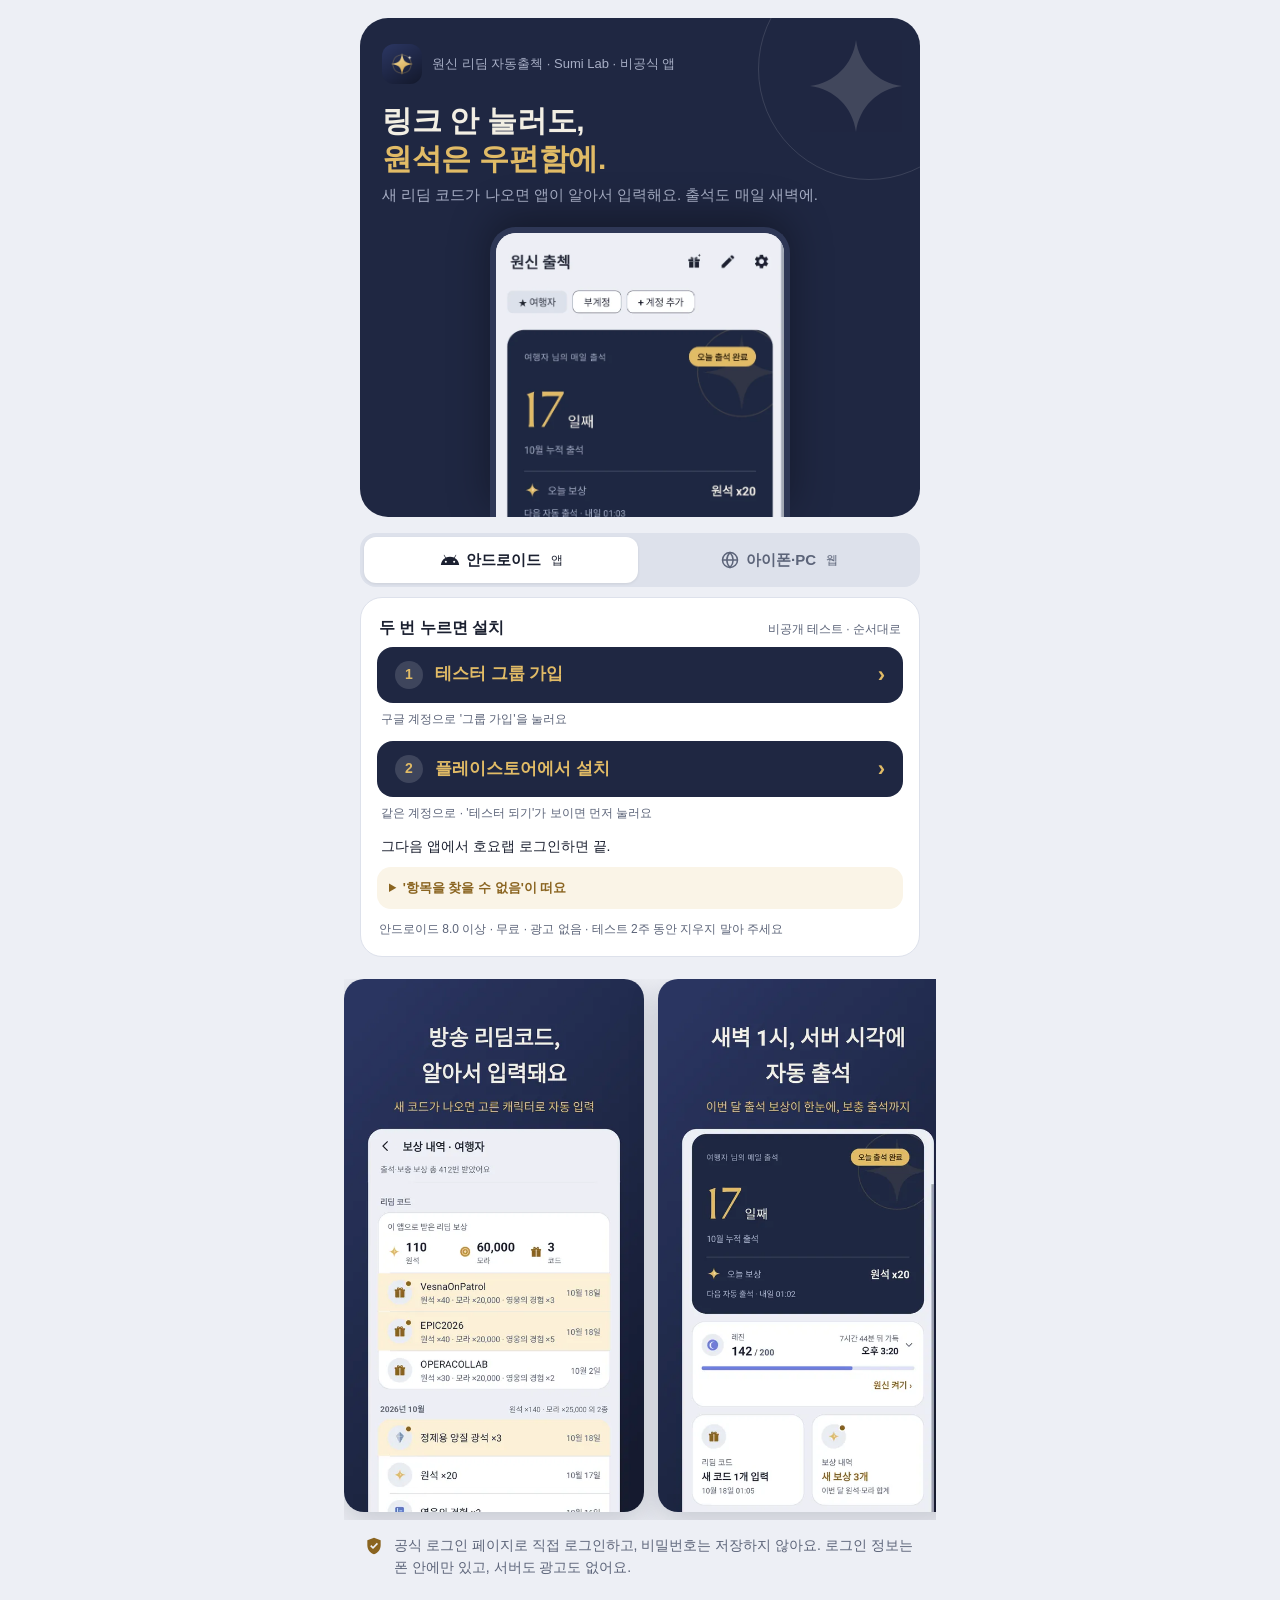
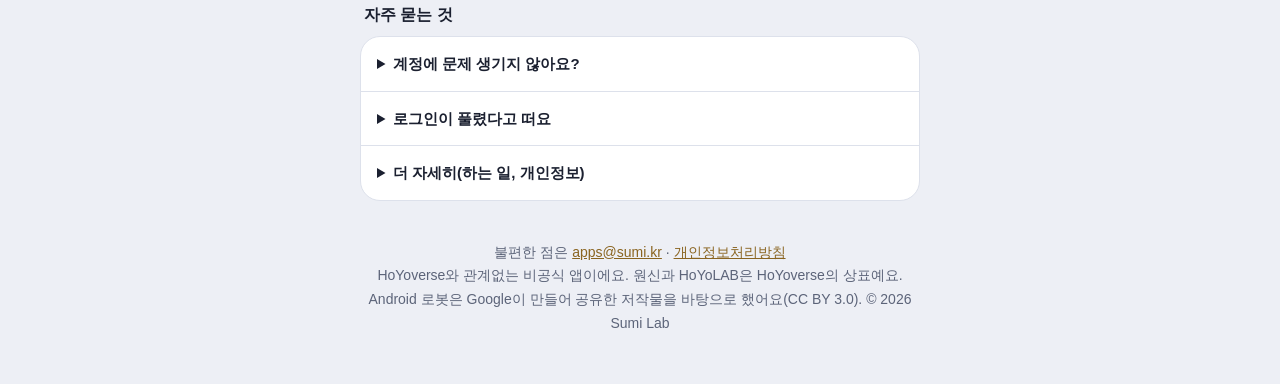
==== checkin/index.html @ 3195ce27 "Checkin landing: less grid, more pictures Bigger swipeable screenshots carry the features (their cap" ====
<!doctype html>
<html lang="ko">
<head>
<meta charset="utf-8">
<meta name="viewport" content="width=device-width, initial-scale=1, viewport-fit=cover">
<title>원신 리딤 자동출첵</title>
<meta name="description" content="방송 리딤코드 자동 입력과 원신 호요랩 새벽 1시 자동출석, 레진 알림까지. 광고 없음. 아이폰은 웹에서 코드와 새 코드 알림을 받아요.">
<meta property="og:title" content="원신 리딤 자동출첵 · 테스터 모집">
<meta property="og:description" content="링크 안 눌러도, 원석은 우편함에. 안드로이드는 앱으로, 아이폰은 웹으로.">
<meta property="og:image" content="https://apps.sumi.kr/checkin/img/icon.png">
<link rel="icon" href="/checkin/img/icon.png">
<link rel="stylesheet" href="/style.css">
<style>
  [hidden] { display: none !important; }
  main { max-width: 560px; }
  /* 첫 화면: 밤하늘 카드 하나에 약속 한 줄 */
  .stage { position: relative; overflow: hidden; background: var(--hero); color: var(--hero-ink); border-radius: 28px;
           padding: 26px 22px 22px; margin: 18px 0 16px; }
  .stage::before { content: ""; position: absolute; right: -60px; top: -60px; width: 220px; height: 220px; border-radius: 50%;
                   border: 1px solid rgba(255,255,255,.12); }
  .stage svg.star { position: absolute; right: 18px; top: 22px; width: 92px; height: 92px; opacity: .16; }
  a.who { text-decoration: none; position: relative; z-index: 1; }
  .stage .who { display: flex; align-items: center; gap: 10px; color: #A8AFC6; font-size: 13px; }
  .stage .who img { width: 40px; height: 40px; border-radius: 12px; }
  .stage h1 { margin: 18px 0 6px; font-size: 30px; line-height: 1.25; letter-spacing: -.01em; text-wrap: balance; }
  .stage h1 em { font-style: normal; color: var(--gold); }
  .stage p { margin: 0; color: #A8AFC6; font-size: 15px; line-height: 1.6; }
  .stage { padding-bottom: 0; }
  .phone { position: relative; width: 74%; max-width: 300px; height: 290px; margin: 20px auto 0; border-radius: 26px 26px 0 0;
           overflow: hidden; border: 6px solid #2E3756; border-bottom: 0; box-shadow: 0 -10px 40px rgba(0,0,0,.35); background: #EDEFF5; }
  .phone img { display: block; width: 100%; height: auto; }
  .chips { display: flex; flex-wrap: wrap; gap: 6px; margin-top: 16px; }
  .chips span { font-size: 13px; padding: 5px 10px; border-radius: 12px; background: rgba(255,255,255,.09); color: var(--hero-ink); }

  /* 기기 고르기 */
  .seg { display: flex; gap: 4px; background: var(--line); border-radius: 16px; padding: 4px; }
  .seg button { flex: 1; border: 0; background: none; font: inherit; font-size: 15px; font-weight: 700; color: var(--muted);
                padding: 10px 0; border-radius: 12px; cursor: pointer; }
  .seg button[aria-selected="true"] { background: var(--surface); color: var(--ink); box-shadow: 0 1px 3px rgba(0,0,0,.08); }
  .seg button small { font-weight: 400; font-size: 12px; margin-left: 4px; }
  .seg button { display: flex; align-items: center; justify-content: center; gap: 6px; }
  .seg svg.os { width: 20px; height: 20px; flex: none; }
  .panel { background: var(--surface); border: 1px solid var(--line); border-radius: 22px; padding: 16px; margin-top: 10px; }
  .panel .lead { margin: 0 2px 12px; font-size: 14px; color: var(--muted); line-height: 1.55; }
  .panel .lead strong { color: var(--ink); }
  .step { display: flex; align-items: center; gap: 12px; padding: 10px 2px; border-top: 1px solid var(--line); }
  .step:first-of-type { border-top: 0; }
  .step .n { flex: none; width: 28px; height: 28px; border-radius: 50%; display: grid; place-items: center; font-weight: 700; font-size: 14px;
             background: var(--hero); color: var(--gold); }
  .step div { flex: 1; min-width: 0; line-height: 1.4; }
  .step div small { display: block; color: var(--muted); font-size: 12px; }
  .go { flex: none; display: inline-flex; align-items: center; min-height: 40px; padding: 0 16px; border-radius: 20px; font-weight: 700;
        font-size: 14px; text-decoration: none; border: 1px solid var(--line); color: var(--accent); white-space: nowrap; }
  .go.primary { background: var(--hero); border-color: var(--hero); color: var(--gold); }
  @media (prefers-color-scheme: dark) { .go.primary { background: var(--gold); border-color: var(--gold); color: #2A1F08; } }
  .cta { display: flex; align-items: center; justify-content: center; gap: 8px; min-height: 56px; border-radius: 16px; margin-top: 6px;
         background: var(--hero); color: var(--gold); font-weight: 700; font-size: 17px; text-decoration: none; }
  .cta span { font-size: 22px; line-height: 1; }
  @media (prefers-color-scheme: dark) { .cta { background: var(--gold); color: #2A1F08; } }
  .step-cta { justify-content: flex-start; padding: 0 18px; gap: 12px; }
  .step-cta i { font-style: normal; width: 28px; height: 28px; border-radius: 50%; display: grid; place-items: center; font-size: 14px;
                background: rgba(255,255,255,.14); }
  .step-cta span { margin-left: auto; }
  .cta-note { margin: 6px 4px 12px; font-size: 12px; color: var(--muted); }
  .then { margin: 2px 4px 0; font-size: 14px; color: var(--ink); }
  .panel-head { display: flex; align-items: baseline; justify-content: space-between; margin: 0 2px 6px; }
  .panel-head b { font-size: 16px; }
  .panel-head span { font-size: 12px; color: var(--muted); }
  details.help { margin: 8px 0 0; padding: 10px 12px; border: 0; border-radius: 14px; background: color-mix(in srgb, var(--gold) 16%, var(--surface)); }
  details.help summary { font-size: 13px; color: var(--accent); }
  details.help p { font-size: 13px; color: var(--ink); line-height: 1.55; }
  .warn-tip { margin: 8px 2px 0; padding: 10px 12px; border-radius: 14px; background: color-mix(in srgb, var(--gold) 16%, var(--surface));
              font-size: 13px; line-height: 1.55; color: var(--ink); }
  .warn-tip b { display: block; color: var(--accent); }
  .panel .fine { margin: 10px 2px 0; font-size: 12px; color: var(--muted); }
  .web-go { display: flex; align-items: center; gap: 12px; text-decoration: none; color: var(--ink); background: var(--hero); color: var(--hero-ink);
            border-radius: 18px; padding: 14px 16px; }
  .web-go img { width: 40px; height: 40px; border-radius: 12px; }
  .web-go div { flex: 1; line-height: 1.4; }
  .web-go small { display: block; color: #A8AFC6; font-size: 12px; }
  .web-go span { color: var(--gold); font-weight: 700; }
  .vs { display: grid; grid-template-columns: 1fr 1fr; gap: 8px; margin-top: 12px; font-size: 13px; }
  .vs div { background: var(--bg); border-radius: 14px; padding: 10px 12px; line-height: 1.5; }
  .vs b { display: block; font-size: 13px; margin-bottom: 2px; }
  .vs .no { color: var(--muted); }

  /* 화면 미리보기: 옆으로 넘기기(이 페이지의 주인공이라 크게) */
  .shots { margin: 22px -16px 6px; gap: 14px; }
  .shots img { width: 64%; max-width: 300px; border-radius: 20px; border: 0; box-shadow: 0 10px 30px rgba(20,26,46,.18); }
  .assure { display: flex; gap: 10px; align-items: flex-start; margin: 14px 4px 6px; font-size: 14px; line-height: 1.6; color: var(--muted); }
  .assure svg { flex: none; width: 20px; height: 20px; margin-top: 2px; color: var(--accent); }
  .faq { background: var(--surface); border: 1px solid var(--line); border-radius: 20px; overflow: hidden; }
  .faq details { margin: 0; border: 0; border-radius: 0; border-top: 1px solid var(--line); background: none; padding: 14px 16px; }
  .faq details:first-child { border-top: 0; }
  .faq summary { font-size: 15px; font-weight: 600; }

  /* 하는 일: 작은 타일 */
  .tiles { display: grid; grid-template-columns: 1fr 1fr; gap: 8px; margin: 18px 0 10px; }
  .tiles div { background: var(--surface); border: 1px solid var(--line); border-radius: 18px; padding: 12px 14px; font-size: 13px; color: var(--muted); line-height: 1.45; }
  .tiles div b { display: block; color: var(--ink); font-size: 15px; margin-bottom: 2px; }
  .trust { display: flex; flex-wrap: wrap; gap: 6px; margin: 4px 0 18px; }
  .trust span { font-size: 12px; padding: 5px 10px; border-radius: 12px; background: var(--surface); border: 1px solid var(--line); color: var(--muted); }
  h2 { margin: 22px 4px 8px; font-size: 16px; }
  footer { text-align: center; font-size: 12px; }
</style>
</head>
<body>
<main>
  <section class="stage">
    <svg class="star" viewBox="0 0 24 24" fill="#F2EEE3" aria-hidden="true"><path d="M12 0c.8 6.4 5.6 11.2 12 12-6.4.8-11.2 5.6-12 12-.8-6.4-5.6-11.2-12-12C6.4 11.2 11.2 6.4 12 0Z"/></svg>
    <a class="who" href="/checkin/" id="home" aria-label="처음으로"><img src="/checkin/img/icon.png" alt="">원신 리딤 자동출첵 · Sumi Lab · 비공식 앱</a>
    <h1 data-for="android">링크 안 눌러도,<br><em>원석은 우편함에.</em></h1>
    <p data-for="android">새 리딤 코드가 나오면 앱이 알아서 입력해요. 출석도 매일 새벽에.</p>
    <h1 data-for="ios" hidden>새 리딤 코드,<br><em>놓치지 않게.</em></h1>
    <p data-for="ios" hidden>누르면 코드가 채워진 입력 페이지로. 새 코드가 나오면 알림도 와요.</p>
    <div class="phone"><img data-for="android" src="/checkin/img/hero-app.webp" alt="오늘 출석 완료, 17일째, 레진 142/200이 보이는 앱 메인 화면" width="635" height="1000"><img data-for="ios" hidden src="/checkin/img/hero-web.webp" alt="지금 쓸 수 있는 리딤 코드 16개가 보이는 웹 화면" width="635" height="1000"></div>
  </section>

  <div class="seg" role="tablist">
    <button role="tab" aria-selected="true" data-device="android"><svg class="os" viewBox="0 0 24 24" aria-hidden="true"><path fill="currentColor" d="M17.6 9.48l1.84-3.18a.38.38 0 0 0-.66-.38l-1.86 3.22a11.4 11.4 0 0 0-9.84 0L5.22 5.92a.38.38 0 0 0-.66.38L6.4 9.48A10.8 10.8 0 0 0 1 18h22a10.8 10.8 0 0 0-5.4-8.52ZM7 15.25a1.25 1.25 0 1 1 0-2.5 1.25 1.25 0 0 1 0 2.5Zm10 0a1.25 1.25 0 1 1 0-2.5 1.25 1.25 0 0 1 0 2.5Z"/></svg>안드로이드<small>앱</small></button>
    <button role="tab" aria-selected="false" data-device="ios"><svg class="os" viewBox="0 0 24 24" fill="none" stroke="currentColor" stroke-width="1.8" aria-hidden="true"><circle cx="12" cy="12" r="9"/><path d="M3 12h18M12 3c2.6 2.8 3.8 5.8 3.8 9s-1.2 6.2-3.8 9c-2.6-2.8-3.8-5.8-3.8-9S9.4 5.8 12 3Z"/></svg>아이폰·PC<small>웹</small></button>
  </div>

  <section class="panel" data-for="android">
    <div class="panel-head"><b>두 번 누르면 설치</b><span>비공개 테스트 · 순서대로</span></div>
    <a class="cta step-cta" href="https://groups.google.com/g/sumi-checkin-testers" target="_blank" rel="noopener"><i>1</i>테스터 그룹 가입<span aria-hidden="true">›</span></a>
    <p class="cta-note">구글 계정으로 '그룹 가입'을 눌러요</p>
    <a class="cta step-cta" href="https://play.google.com/store/apps/details?id=kr.sumi.checkin" target="_blank" rel="noopener"><i>2</i>플레이스토어에서 설치<span aria-hidden="true">›</span></a>
    <p class="cta-note">같은 계정으로 · '테스터 되기'가 보이면 먼저 눌러요</p>
    <p class="then">그다음 앱에서 호요랩 로그인하면 끝.</p>
    <details class="help"><summary>'항목을 찾을 수 없음'이 떠요</summary>
      <p>그룹에 가입한 계정과 플레이스토어 계정이 달라서 그래요. 플레이스토어 앱 오른쪽 위 프로필에서 <strong>가입한 계정으로 바꾼 뒤</strong> 다시 '설치'를 눌러 주세요.</p></details>
    <p class="fine">안드로이드 8.0 이상 · 무료 · 광고 없음 · 테스트 2주 동안 지우지 말아 주세요</p>
  </section>

  <section class="panel" data-for="ios" hidden>
    <div class="panel-head"><b>웹에서 바로 써요</b><span>설치·로그인 없음</span></div>
    <a class="cta" href="/genshin-codes/">원신 코드·픽업 열기<span aria-hidden="true">›</span></a>
    <p class="fine">아이폰은 사파리 공유 → '홈 화면에 추가'하면 앱처럼 열리고 새 코드 알림도 와요(iOS 16.4 이상). 자동 입력·출석은 안드로이드 앱만 돼요.</p>
  </section>

  <div class="shots" aria-label="앱 화면" data-for="android">
    <img src="/checkin/img/screenshot1Redeem.webp" alt="받은 리딤 코드와 보상 합계 화면" width="540" height="960" loading="lazy">
    <img src="/checkin/img/screenshot2CheckIn.webp" alt="새벽 1시 서버 시각에 자동 출석하는 메인 화면" width="540" height="960" loading="lazy">
    <img src="/checkin/img/screenshot3Resin.webp" alt="레진과 가득 차는 시각, 탐사 파견·주전자·일일 의뢰와 원신 켜기 버튼" width="540" height="960" loading="lazy">
    <img src="/checkin/img/screenshot4History.webp" alt="이번 달 받은 원석과 리딤 보상 합계 화면" width="540" height="960" loading="lazy">
    <img src="/checkin/img/screenshot5Alerts.webp" alt="밤에 온 알림은 무음으로, 아침 알림은 그대로 오는 알림창" width="540" height="960" loading="lazy">
    <img src="/checkin/img/screenshot6Dark.webp" alt="여러 계정과 다크 모드 화면" width="540" height="960" loading="lazy">
    <img src="/checkin/img/screenshot7Trust.webp" alt="비밀번호 저장 안 함, 서버·광고 없음, 1MB 미만" width="540" height="960" loading="lazy">
  </div>

  <div class="shots" aria-label="웹 화면" data-for="ios" hidden>
    <img src="/genshin-codes/img/web1Codes.webp" alt="지금 쓸 수 있는 리딤 코드 목록, 누르면 공식 입력 페이지" width="540" height="960" loading="lazy">
    <img src="/genshin-codes/img/web2Alert.webp" alt="새 코드 알림 받기 창" width="540" height="960" loading="lazy">
    <img src="/genshin-codes/img/web3Reruns.webp" alt="한정 캐릭터 복각표" width="540" height="960" loading="lazy">
    <img src="/genshin-codes/img/web4Events.webp" alt="진행 중인 이벤트 목록" width="540" height="960" loading="lazy">
  </div>

  <p class="assure" data-for="android"><svg viewBox="0 0 24 24" fill="currentColor" aria-hidden="true"><path d="M12 2 4 5v6c0 5 3.4 9.4 8 11 4.6-1.6 8-6 8-11V5Zm-1.2 13.6-3.4-3.4 1.4-1.4 2 2 4.6-4.6 1.4 1.4Z"/></svg>
    공식 로그인 페이지로 직접 로그인하고, 비밀번호는 저장하지 않아요. 로그인 정보는 폰 안에만 있고, 서버도 광고도 없어요.</p>
  <p class="assure" data-for="ios" hidden><svg viewBox="0 0 24 24" fill="currentColor" aria-hidden="true"><path d="M12 2 4 5v6c0 5 3.4 9.4 8 11 4.6-1.6 8-6 8-11V5Zm-1.2 13.6-3.4-3.4 1.4-1.4 2 2 4.6-4.6 1.4 1.4Z"/></svg>
    로그인도 설치도 없어요. 무료이고 광고도 없어요. 알림은 켤 때만 알림 서비스에 정보가 저장돼요.</p>

  <h2>자주 묻는 것</h2>
  <div class="faq">
  <details>
    <summary>계정에 문제 생기지 않아요?</summary>
    <p>호요랩 웹에서 사람이 출석 버튼을 누를 때와 같은 요청을 하루 한 번 보내요. 다만 HoYoverse가 만든 공식 앱은 아니라는 점은 알고 써 주세요.</p>
  </details>
  <details>
    <summary>로그인이 풀렸다고 떠요</summary>
    <p>호요랩 앱이나 브라우저에서 따로 로그인해도 이 앱 로그인은 그대로예요. 로그인은 1년 동안 유지되고, 만료 2주 전에 알림으로 알려 드려요. 알림을 눌러 다시 로그인하면 그 자리에서 바로 출석해요.</p>
  </details>
  <details>
    <summary>더 자세히(하는 일, 개인정보)</summary>
    <p>여러 계정 등록, 보충 출석, 이번 달 보상 합계, 출석 보상 달력, 알림 종류별로 끄기(밤에는 소리 없이), 메인 화면 카드 순서 바꾸기도 돼요.
      앱은 하루에 몇 번 호요랩과 짧게 통신할 뿐이라 배터리·데이터 부담이 거의 없어요.
      자세한 내용은 <a href="/checkin/privacy/">개인정보처리방침</a>과 <a href="https://github.com/lesumein/genshin-checkin" target="_blank" rel="noopener">소스 코드</a>에 있어요.</p>
  </details>
  </div>


  <footer class="muted">
    불편한 점은 <a href="mailto:apps@sumi.kr">apps@sumi.kr</a> · <a href="/checkin/privacy/">개인정보처리방침</a><br>
    HoYoverse와 관계없는 비공식 앱이에요. 원신과 HoYoLAB은 HoYoverse의 상표예요.<br>
    Android 로봇은 Google이 만들어 공유한 저작물을 바탕으로 했어요(CC BY 3.0). © 2026 Sumi Lab
  </footer>
</main>
<script>
  // 아이폰·아이패드로 열면 웹 쪽을 먼저 보여 준다. 고른 쪽은 이 기기에서 기억한다.
  (() => {
    const ios = /iPhone|iPad|iPod/.test(navigator.userAgent) || (navigator.platform === "MacIntel" && navigator.maxTouchPoints > 1);
    let saved = null;
    try { saved = localStorage.getItem("device"); } catch {}
    function show(d) {
      document.querySelectorAll("[data-device]").forEach(b => b.setAttribute("aria-selected", b.dataset.device === d));
      document.querySelectorAll("[data-for]").forEach(p => p.hidden = p.dataset.for !== d);
    }
    document.querySelectorAll("[data-device]").forEach(b => b.onclick = () => {
      show(b.dataset.device);
      try { localStorage.setItem("device", b.dataset.device); } catch {}
    });
    show(saved || (ios ? "ios" : "android"));
    // 왼쪽 위 로고: 페이지 맨 위로.
    document.getElementById("home").onclick = e => { e.preventDefault(); window.scrollTo({ top: 0, behavior: "smooth" }); };
  })();
</script>
</body>
</html>
---- style.css ----
/* Sumi Lab: 앱과 같은 밤하늘 남색과 별빛 금색 */
:root {
  --bg: #EDEFF5; --surface: #FFFFFF; --line: #DDE1EB;
  --ink: #1B2030; --muted: #5C6479; --accent: #8A6420;
  --hero: #1F2742; --hero-ink: #F2EEE3; --gold: #E1BB66;
  color-scheme: light;
}
@media (prefers-color-scheme: dark) {
  :root { --bg: #0F121A; --surface: #181C27; --line: #272D3D; --ink: #E6E8EF; --muted: #969DB1; --accent: #E1BB66; --hero: #1C2340; color-scheme: dark; }
}
* { box-sizing: border-box; }
body {
  margin: 0; background: var(--bg); color: var(--ink);
  font: 16px/1.7 -apple-system, "Apple SD Gothic Neo", "Noto Sans KR", "Malgun Gothic", sans-serif;
  padding: 0 max(16px, env(safe-area-inset-left)) 48px max(16px, env(safe-area-inset-right));
  /* 한글은 단어 중간에서 줄을 바꾸지 않고, 마지막 줄에 한 단어만 남지 않게 */
  word-break: keep-all; overflow-wrap: break-word; text-wrap: pretty;
}
h1, h2, h3 { text-wrap: balance; }
main { max-width: 680px; margin: 0 auto; }
header.hero {
  background: var(--hero); color: var(--hero-ink); border-radius: 24px;
  padding: 28px; margin: 24px 0 28px;
}
header.hero .eyebrow { color: var(--gold); font-size: 13px; letter-spacing: .06em; margin: 0 0 6px; }
header.hero h1 { margin: 0; font-size: 28px; line-height: 1.3; text-wrap: balance; }
header.hero p { margin: 10px 0 0; color: #A8AFC6; }
h2 { font-size: 18px; margin: 32px 0 8px; }
p, li { color: var(--ink); }
.muted { color: var(--muted); font-size: 14px; }
ul { padding-left: 1.2em; }
code { background: var(--line); border-radius: 6px; padding: 1px 6px; font-size: 14px; }
a { color: var(--accent); }
.card {
  display: block; background: var(--surface); border: 1px solid var(--line); border-radius: 20px;
  padding: 18px 20px; text-decoration: none; color: var(--ink); margin-bottom: 12px;
}
.card strong { display: block; font-size: 17px; }
.card span { color: var(--muted); font-size: 14px; }
footer { margin-top: 40px; color: var(--muted); font-size: 13px; }

/* 앱 소개 페이지 */
.app-title { display: flex; align-items: center; gap: 14px; }
.app-title img { border-radius: 14px; flex: none; }
.app-title .eyebrow { margin-bottom: 2px; }
.notice {
  display: block; background: var(--surface); border: 1px solid var(--gold); border-radius: 20px;
  padding: 16px 20px; margin-bottom: 12px;
}
.notice strong { display: block; text-wrap: balance; }
.notice span { color: var(--muted); font-size: 14px; }
.steps { list-style: none; padding: 0; margin: 0 0 8px; counter-reset: step; }
.steps li {
  counter-increment: step; display: flex; align-items: center; gap: 14px;
  background: var(--surface); border: 1px solid var(--line); border-radius: 20px;
  padding: 14px 16px; margin-bottom: 10px;
}
.steps li::before {
  content: counter(step); flex: none; width: 32px; height: 32px; border-radius: 50%;
  display: grid; place-items: center; font-weight: 700; font-size: 15px;
  background: var(--hero); color: var(--gold);
}
.step-text { flex: 1; min-width: 0; }
.step-text strong { display: block; }
.step-text span { color: var(--muted); font-size: 14px; line-height: 1.5; display: block; }
.button {
  flex: none; display: inline-flex; align-items: center; justify-content: center; min-height: 44px;
  padding: 0 18px; border-radius: 22px; border: 1px solid var(--muted);
  color: var(--accent); font-weight: 600; font-size: 15px; text-decoration: none; white-space: nowrap;
}
.button.primary { background: var(--hero); border-color: var(--hero); color: var(--gold); }
@media (prefers-color-scheme: dark) { .button.primary { background: var(--gold); border-color: var(--gold); color: #2A1F08; } }
.shots {
  display: flex; gap: 12px; overflow-x: auto; scroll-snap-type: x mandatory;
  margin: 24px -16px 8px; padding: 0 16px 8px; -webkit-overflow-scrolling: touch;
}
.shots img {
  flex: none; width: 46%; max-width: 240px; height: auto; border-radius: 16px;
  scroll-snap-align: start; border: 1px solid var(--line);
}
.features li { margin-bottom: 8px; }
.features strong { display: block; }
details { background: var(--surface); border: 1px solid var(--line); border-radius: 16px; padding: 12px 16px; margin-bottom: 8px; }
summary { cursor: pointer; font-weight: 600; }
details p { margin: 8px 0 0; color: var(--muted); font-size: 15px; }
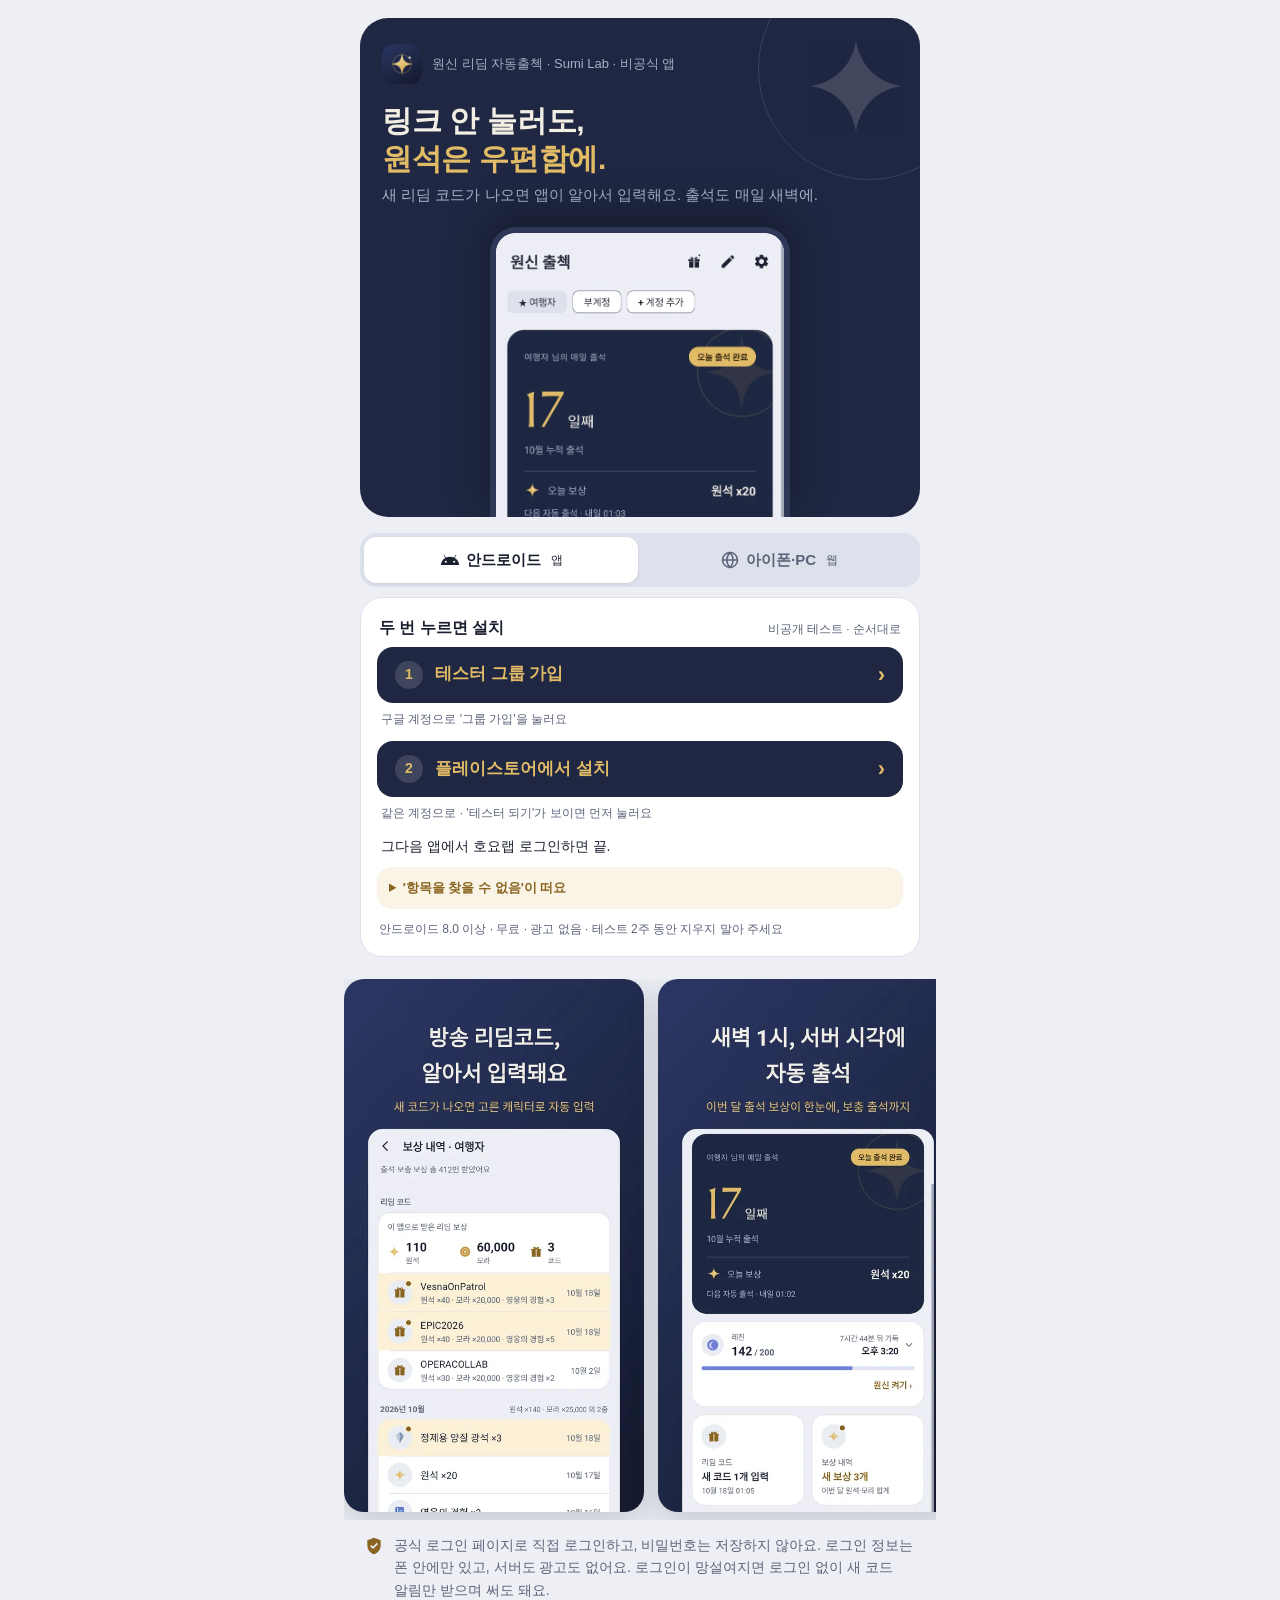
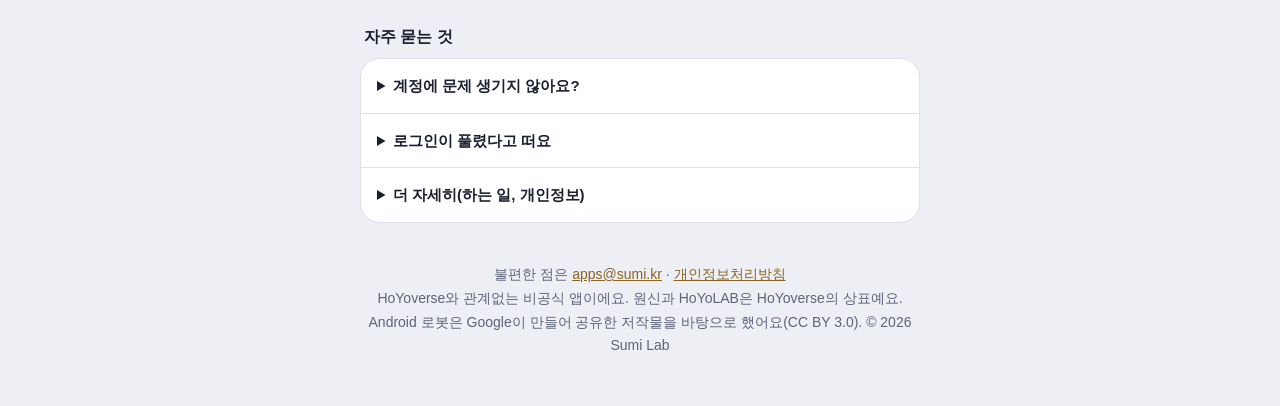
==== commit a79fbe35: "Checkin landing: mention alerts-only use without login Co-Authored-By: Claude Opus 5.5 <noreply@anth" ====
--- a/checkin/index.html
+++ b/checkin/index.html
@@ -157,7 +157,8 @@
   </div>
 
   <p class="assure" data-for="android"><svg viewBox="0 0 24 24" fill="currentColor" aria-hidden="true"><path d="M12 2 4 5v6c0 5 3.4 9.4 8 11 4.6-1.6 8-6 8-11V5Zm-1.2 13.6-3.4-3.4 1.4-1.4 2 2 4.6-4.6 1.4 1.4Z"/></svg>
-    공식 로그인 페이지로 직접 로그인하고, 비밀번호는 저장하지 않아요. 로그인 정보는 폰 안에만 있고, 서버도 광고도 없어요.</p>
+    공식 로그인 페이지로 직접 로그인하고, 비밀번호는 저장하지 않아요. 로그인 정보는 폰 안에만 있고, 서버도 광고도 없어요.
+    로그인이 망설여지면 로그인 없이 새 코드 알림만 받으며 써도 돼요.</p>
   <p class="assure" data-for="ios" hidden><svg viewBox="0 0 24 24" fill="currentColor" aria-hidden="true"><path d="M12 2 4 5v6c0 5 3.4 9.4 8 11 4.6-1.6 8-6 8-11V5Zm-1.2 13.6-3.4-3.4 1.4-1.4 2 2 4.6-4.6 1.4 1.4Z"/></svg>
     로그인도 설치도 없어요. 무료이고 광고도 없어요. 알림은 켤 때만 알림 서비스에 정보가 저장돼요.</p>
 
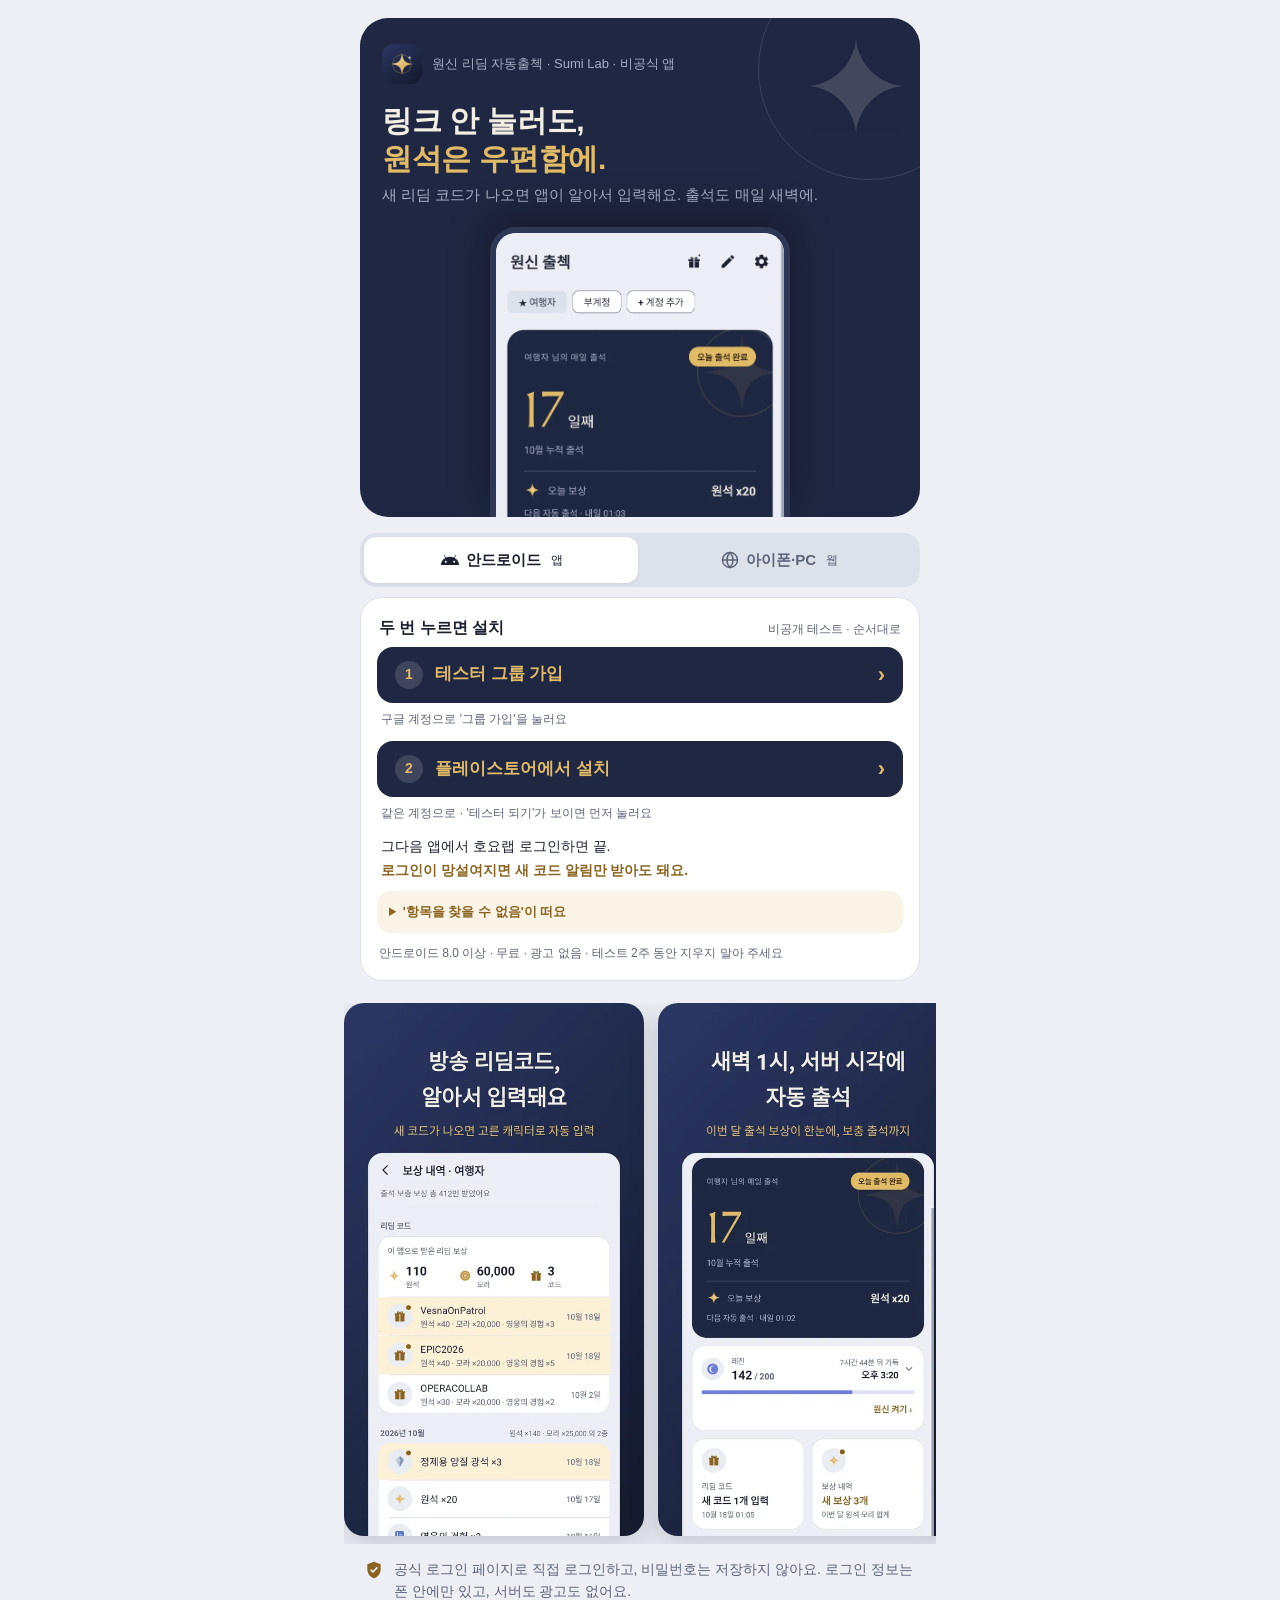
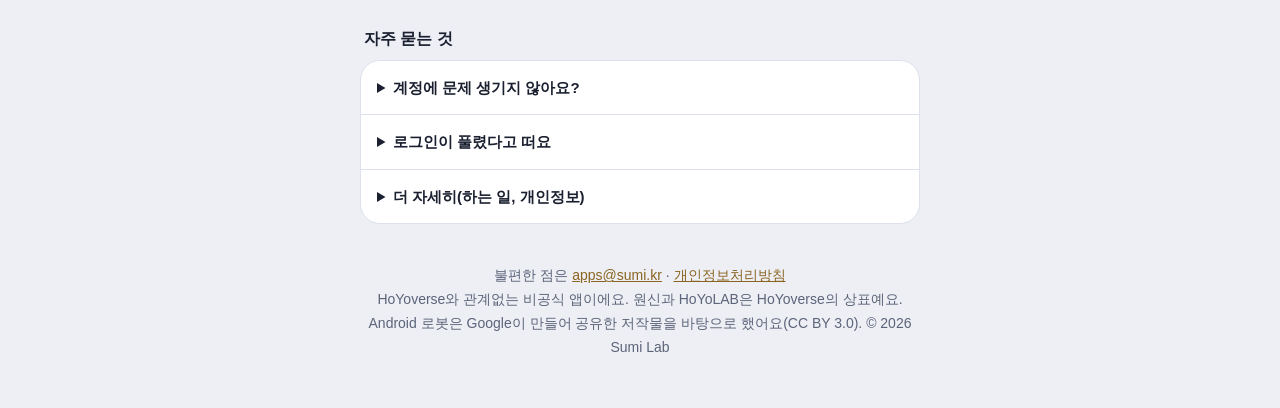
==== commit b44f1682: "Checkin landing: no-login option right under the install steps Co-Authored-By: Claude Opus 5.5 <nore" ====
--- a/checkin/index.html
+++ b/checkin/index.html
@@ -62,7 +62,8 @@
                 background: rgba(255,255,255,.14); }
   .step-cta span { margin-left: auto; }
   .cta-note { margin: 6px 4px 12px; font-size: 12px; color: var(--muted); }
-  .then { margin: 2px 4px 0; font-size: 14px; color: var(--ink); }
+  .then { margin: 2px 4px 0; font-size: 14px; line-height: 1.7; color: var(--ink); }
+  .then b { color: var(--accent); }
   .panel-head { display: flex; align-items: baseline; justify-content: space-between; margin: 0 2px 6px; }
   .panel-head b { font-size: 16px; }
   .panel-head span { font-size: 12px; color: var(--muted); }
@@ -102,6 +103,17 @@
   .trust span { font-size: 12px; padding: 5px 10px; border-radius: 12px; background: var(--surface); border: 1px solid var(--line); color: var(--muted); }
   h2 { margin: 22px 4px 8px; font-size: 16px; }
   footer { text-align: center; font-size: 12px; }
+  /* 스크린샷 크게 보기 */
+  .shots img { cursor: zoom-in; }
+  .viewer { position: fixed; inset: 0; z-index: 30; background: rgba(8,10,18,.92); display: flex; align-items: center; justify-content: center;
+            padding: env(safe-area-inset-top) 0 env(safe-area-inset-bottom); touch-action: pan-y; }
+  .viewer img { max-width: min(92vw, 520px); max-height: 86vh; border-radius: 18px; box-shadow: 0 20px 60px rgba(0,0,0,.5); }
+  .viewer button { position: absolute; border: 0; background: rgba(255,255,255,.12); color: #fff; width: 44px; height: 44px; border-radius: 50%;
+                   font-size: 22px; line-height: 1; cursor: pointer; }
+  .viewer .close { top: calc(14px + env(safe-area-inset-top)); right: 14px; }
+  .viewer .prev { left: 10px; top: 50%; transform: translateY(-50%); }
+  .viewer .next { right: 10px; top: 50%; transform: translateY(-50%); }
+  .viewer .count { position: absolute; bottom: calc(16px + env(safe-area-inset-bottom)); left: 0; right: 0; text-align: center; color: #A8AFC6; font-size: 13px; }
 </style>
 </head>
 <body>
@@ -127,7 +139,7 @@
     <p class="cta-note">구글 계정으로 '그룹 가입'을 눌러요</p>
     <a class="cta step-cta" href="https://play.google.com/store/apps/details?id=kr.sumi.checkin" target="_blank" rel="noopener"><i>2</i>플레이스토어에서 설치<span aria-hidden="true">›</span></a>
     <p class="cta-note">같은 계정으로 · '테스터 되기'가 보이면 먼저 눌러요</p>
-    <p class="then">그다음 앱에서 호요랩 로그인하면 끝.</p>
+    <p class="then">그다음 앱에서 호요랩 로그인하면 끝.<br><b>로그인이 망설여지면 새 코드 알림만 받아도 돼요.</b></p>
     <details class="help"><summary>'항목을 찾을 수 없음'이 떠요</summary>
       <p>그룹에 가입한 계정과 플레이스토어 계정이 달라서 그래요. 플레이스토어 앱 오른쪽 위 프로필에서 <strong>가입한 계정으로 바꾼 뒤</strong> 다시 '설치'를 눌러 주세요.</p></details>
     <p class="fine">안드로이드 8.0 이상 · 무료 · 광고 없음 · 테스트 2주 동안 지우지 말아 주세요</p>
@@ -157,8 +169,7 @@
   </div>
 
   <p class="assure" data-for="android"><svg viewBox="0 0 24 24" fill="currentColor" aria-hidden="true"><path d="M12 2 4 5v6c0 5 3.4 9.4 8 11 4.6-1.6 8-6 8-11V5Zm-1.2 13.6-3.4-3.4 1.4-1.4 2 2 4.6-4.6 1.4 1.4Z"/></svg>
-    공식 로그인 페이지로 직접 로그인하고, 비밀번호는 저장하지 않아요. 로그인 정보는 폰 안에만 있고, 서버도 광고도 없어요.
-    로그인이 망설여지면 로그인 없이 새 코드 알림만 받으며 써도 돼요.</p>
+    공식 로그인 페이지로 직접 로그인하고, 비밀번호는 저장하지 않아요. 로그인 정보는 폰 안에만 있고, 서버도 광고도 없어요.</p>
   <p class="assure" data-for="ios" hidden><svg viewBox="0 0 24 24" fill="currentColor" aria-hidden="true"><path d="M12 2 4 5v6c0 5 3.4 9.4 8 11 4.6-1.6 8-6 8-11V5Zm-1.2 13.6-3.4-3.4 1.4-1.4 2 2 4.6-4.6 1.4 1.4Z"/></svg>
     로그인도 설치도 없어요. 무료이고 광고도 없어요. 알림은 켤 때만 알림 서비스에 정보가 저장돼요.</p>
 
@@ -206,5 +217,47 @@
     document.getElementById("home").onclick = e => { e.preventDefault(); window.scrollTo({ top: 0, behavior: "smooth" }); };
   })();
 </script>
+<div class="viewer" id="viewer" hidden role="dialog" aria-modal="true" aria-label="화면 크게 보기">
+  <img id="viewerImg" alt="">
+  <button class="close" type="button" aria-label="닫기">×</button>
+  <button class="prev" type="button" aria-label="이전">‹</button>
+  <button class="next" type="button" aria-label="다음">›</button>
+  <div class="count" id="viewerCount"></div>
+</div>
+<script>
+  // 스크린샷을 누르면 크게 보고, 옆으로 넘기거나 화살표로 다음 장, 바깥을 누르거나 ×로 닫는다.
+  (() => {
+    const viewer = document.getElementById("viewer"), big = document.getElementById("viewerImg"), count = document.getElementById("viewerCount");
+    let list = [], at = 0, startX = null;
+    function show(i) {
+      at = (i + list.length) % list.length;
+      big.src = list[at].src; big.alt = list[at].alt;
+      count.textContent = `${at + 1} / ${list.length}`;
+    }
+    function open(img) {
+      list = [...img.closest(".shots").querySelectorAll("img")];
+      show(list.indexOf(img)); viewer.hidden = false; document.body.style.overflow = "hidden";
+    }
+    function close() { viewer.hidden = true; document.body.style.overflow = ""; }
+    document.querySelectorAll(".shots img").forEach(img => img.addEventListener("click", () => open(img)));
+    viewer.querySelector(".close").onclick = close;
+    viewer.querySelector(".prev").onclick = e => { e.stopPropagation(); show(at - 1); };
+    viewer.querySelector(".next").onclick = e => { e.stopPropagation(); show(at + 1); };
+    viewer.addEventListener("click", e => { if (e.target === viewer) close(); });
+    big.addEventListener("click", e => { e.stopPropagation(); show(at + 1); });
+    viewer.addEventListener("touchstart", e => { startX = e.touches[0].clientX; }, { passive: true });
+    viewer.addEventListener("touchend", e => {
+      if (startX === null) return;
+      const dx = e.changedTouches[0].clientX - startX; startX = null;
+      if (Math.abs(dx) > 40) show(at + (dx < 0 ? 1 : -1));
+    });
+    document.addEventListener("keydown", e => {
+      if (viewer.hidden) return;
+      if (e.key === "Escape") close();
+      if (e.key === "ArrowRight") show(at + 1);
+      if (e.key === "ArrowLeft") show(at - 1);
+    });
+  })();
+</script>
 </body>
 </html>
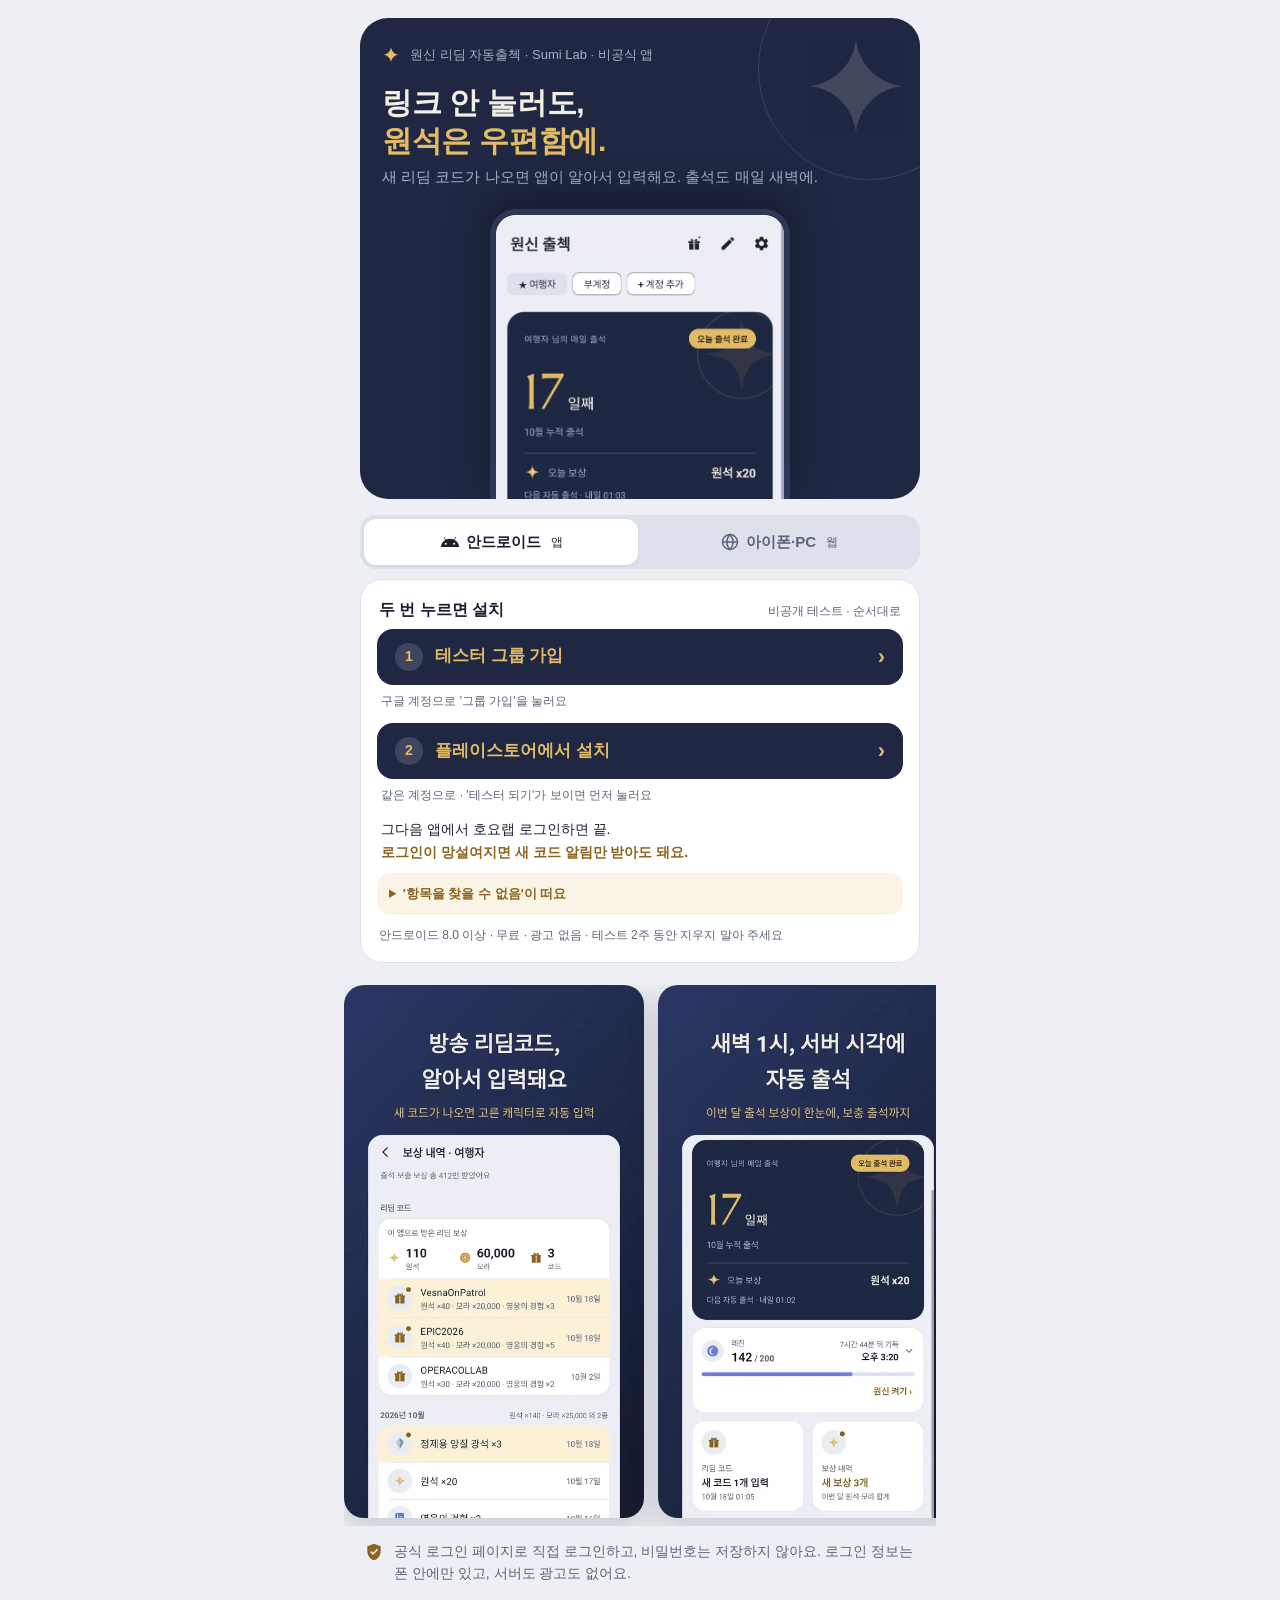
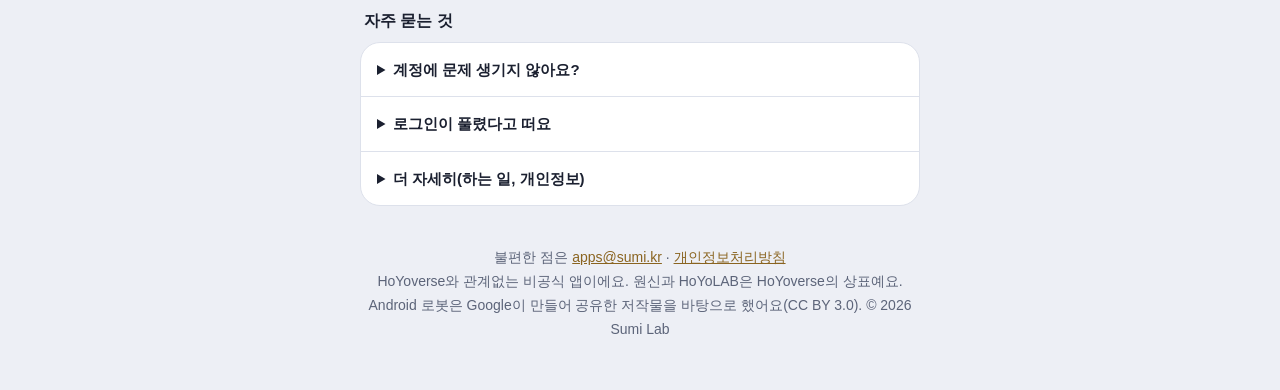
==== commit 9ceb66fc: "Checkin landing: flat gold star instead of the raised app-icon tile; not a link Co-Authored-By: Clau" ====
--- a/checkin/index.html
+++ b/checkin/index.html
@@ -19,7 +19,7 @@
   .stage::before { content: ""; position: absolute; right: -60px; top: -60px; width: 220px; height: 220px; border-radius: 50%;
                    border: 1px solid rgba(255,255,255,.12); }
   .stage svg.star { position: absolute; right: 18px; top: 22px; width: 92px; height: 92px; opacity: .16; }
-  a.who { text-decoration: none; position: relative; z-index: 1; }
+  .stage .who svg.mark { width: 18px; height: 18px; flex: none; }
   .stage .who { display: flex; align-items: center; gap: 10px; color: #A8AFC6; font-size: 13px; }
   .stage .who img { width: 40px; height: 40px; border-radius: 12px; }
   .stage h1 { margin: 18px 0 6px; font-size: 30px; line-height: 1.25; letter-spacing: -.01em; text-wrap: balance; }
@@ -120,7 +120,7 @@
 <main>
   <section class="stage">
     <svg class="star" viewBox="0 0 24 24" fill="#F2EEE3" aria-hidden="true"><path d="M12 0c.8 6.4 5.6 11.2 12 12-6.4.8-11.2 5.6-12 12-.8-6.4-5.6-11.2-12-12C6.4 11.2 11.2 6.4 12 0Z"/></svg>
-    <a class="who" href="/checkin/" id="home" aria-label="처음으로"><img src="/checkin/img/icon.png" alt="">원신 리딤 자동출첵 · Sumi Lab · 비공식 앱</a>
+    <div class="who"><svg class="mark" viewBox="0 0 24 24" aria-hidden="true"><path fill="#E1BB66" d="M12 1.5c.7 5.4 4.6 9.3 10 10-5.4.7-9.3 4.6-10 10-.7-5.4-4.6-9.3-10-10 5.4-.7 9.3-4.6 10-10Z"/></svg>원신 리딤 자동출첵 · Sumi Lab · 비공식 앱</div>
     <h1 data-for="android">링크 안 눌러도,<br><em>원석은 우편함에.</em></h1>
     <p data-for="android">새 리딤 코드가 나오면 앱이 알아서 입력해요. 출석도 매일 새벽에.</p>
     <h1 data-for="ios" hidden>새 리딤 코드,<br><em>놓치지 않게.</em></h1>
@@ -213,8 +213,6 @@
       try { localStorage.setItem("device", b.dataset.device); } catch {}
     });
     show(saved || (ios ? "ios" : "android"));
-    // 왼쪽 위 로고: 페이지 맨 위로.
-    document.getElementById("home").onclick = e => { e.preventDefault(); window.scrollTo({ top: 0, behavior: "smooth" }); };
   })();
 </script>
 <div class="viewer" id="viewer" hidden role="dialog" aria-modal="true" aria-label="화면 크게 보기">
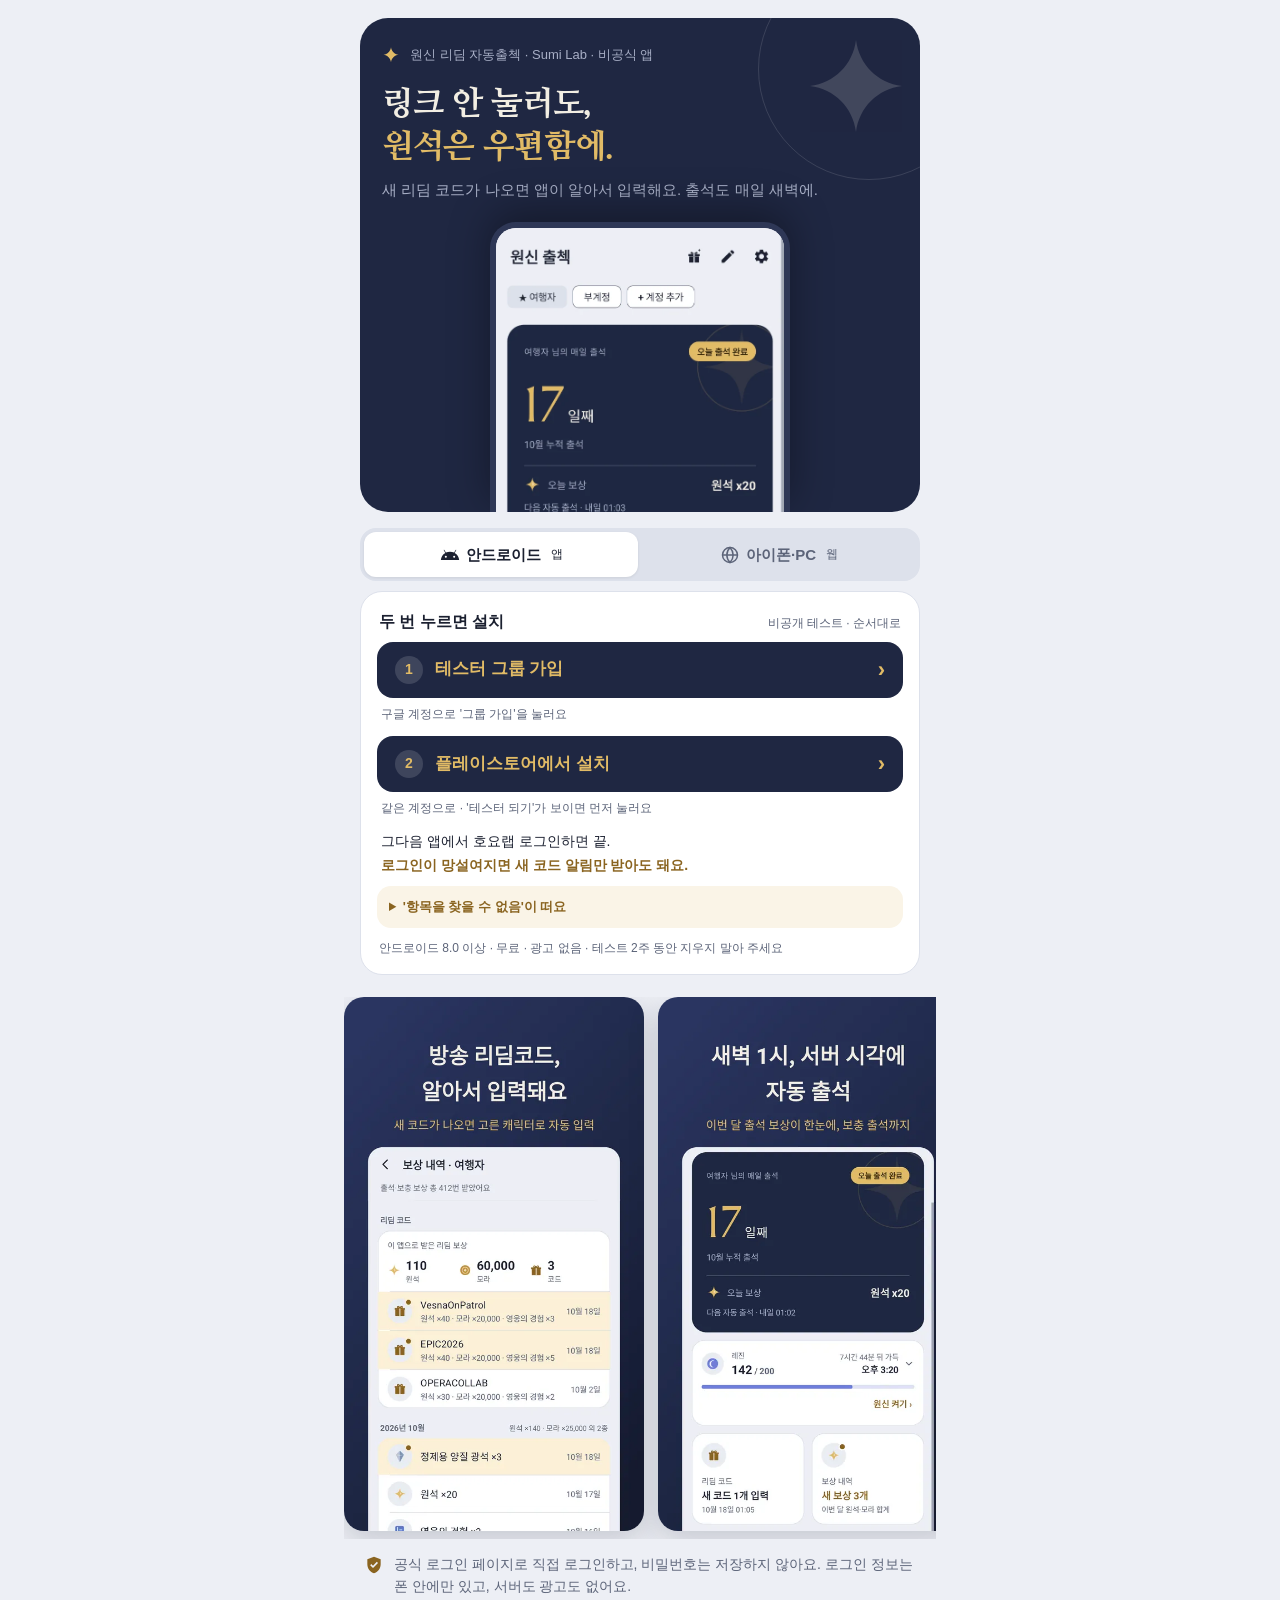
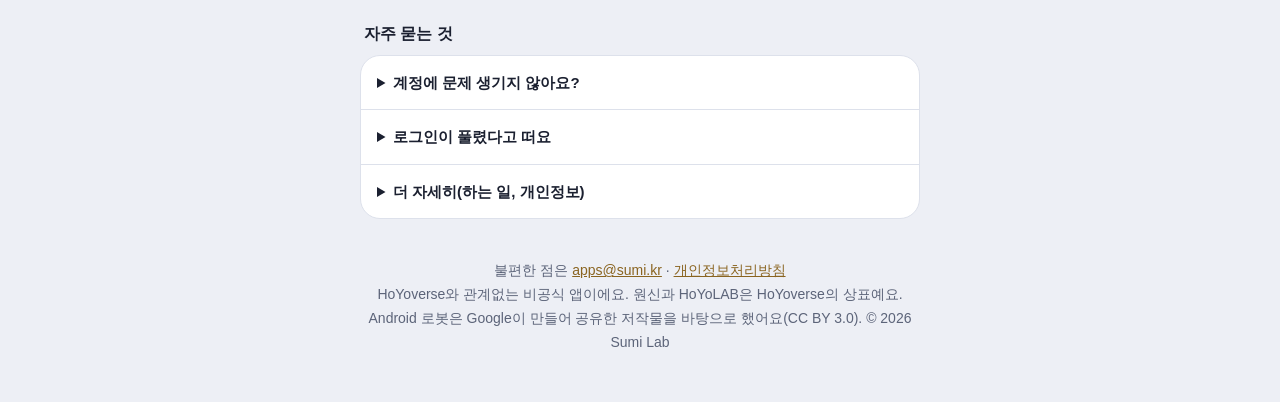
==== commit 4d682c62: "Landing: headline in Nanum Myeongjo ExtraBold (subset) Matches the new promo image. Only the headlin" ====
--- a/checkin/index.html
+++ b/checkin/index.html
@@ -22,7 +22,9 @@
   .stage .who svg.mark { width: 18px; height: 18px; flex: none; }
   .stage .who { display: flex; align-items: center; gap: 10px; color: #A8AFC6; font-size: 13px; }
   .stage .who img { width: 40px; height: 40px; border-radius: 12px; }
-  .stage h1 { margin: 18px 0 6px; font-size: 30px; line-height: 1.25; letter-spacing: -.01em; text-wrap: balance; }
+  /* 제목만 나눔명조 ExtraBold(제목 글자만 담은 7KB 파일, SIL OFL). 홍보 이미지와 같은 글씨체. */
+  @font-face { font-family: "Sumi Title Serif"; src: url("/checkin/fonts/title-serif.woff2") format("woff2"); font-display: swap; }
+  .stage h1 { margin: 18px 0 8px; font-family: "Sumi Title Serif", serif; font-weight: 400; font-size: 33px; line-height: 1.3; letter-spacing: -.01em; text-wrap: balance; }
   .stage h1 em { font-style: normal; color: var(--gold); }
   .stage p { margin: 0; color: #A8AFC6; font-size: 15px; line-height: 1.6; }
   .stage { padding-bottom: 0; }
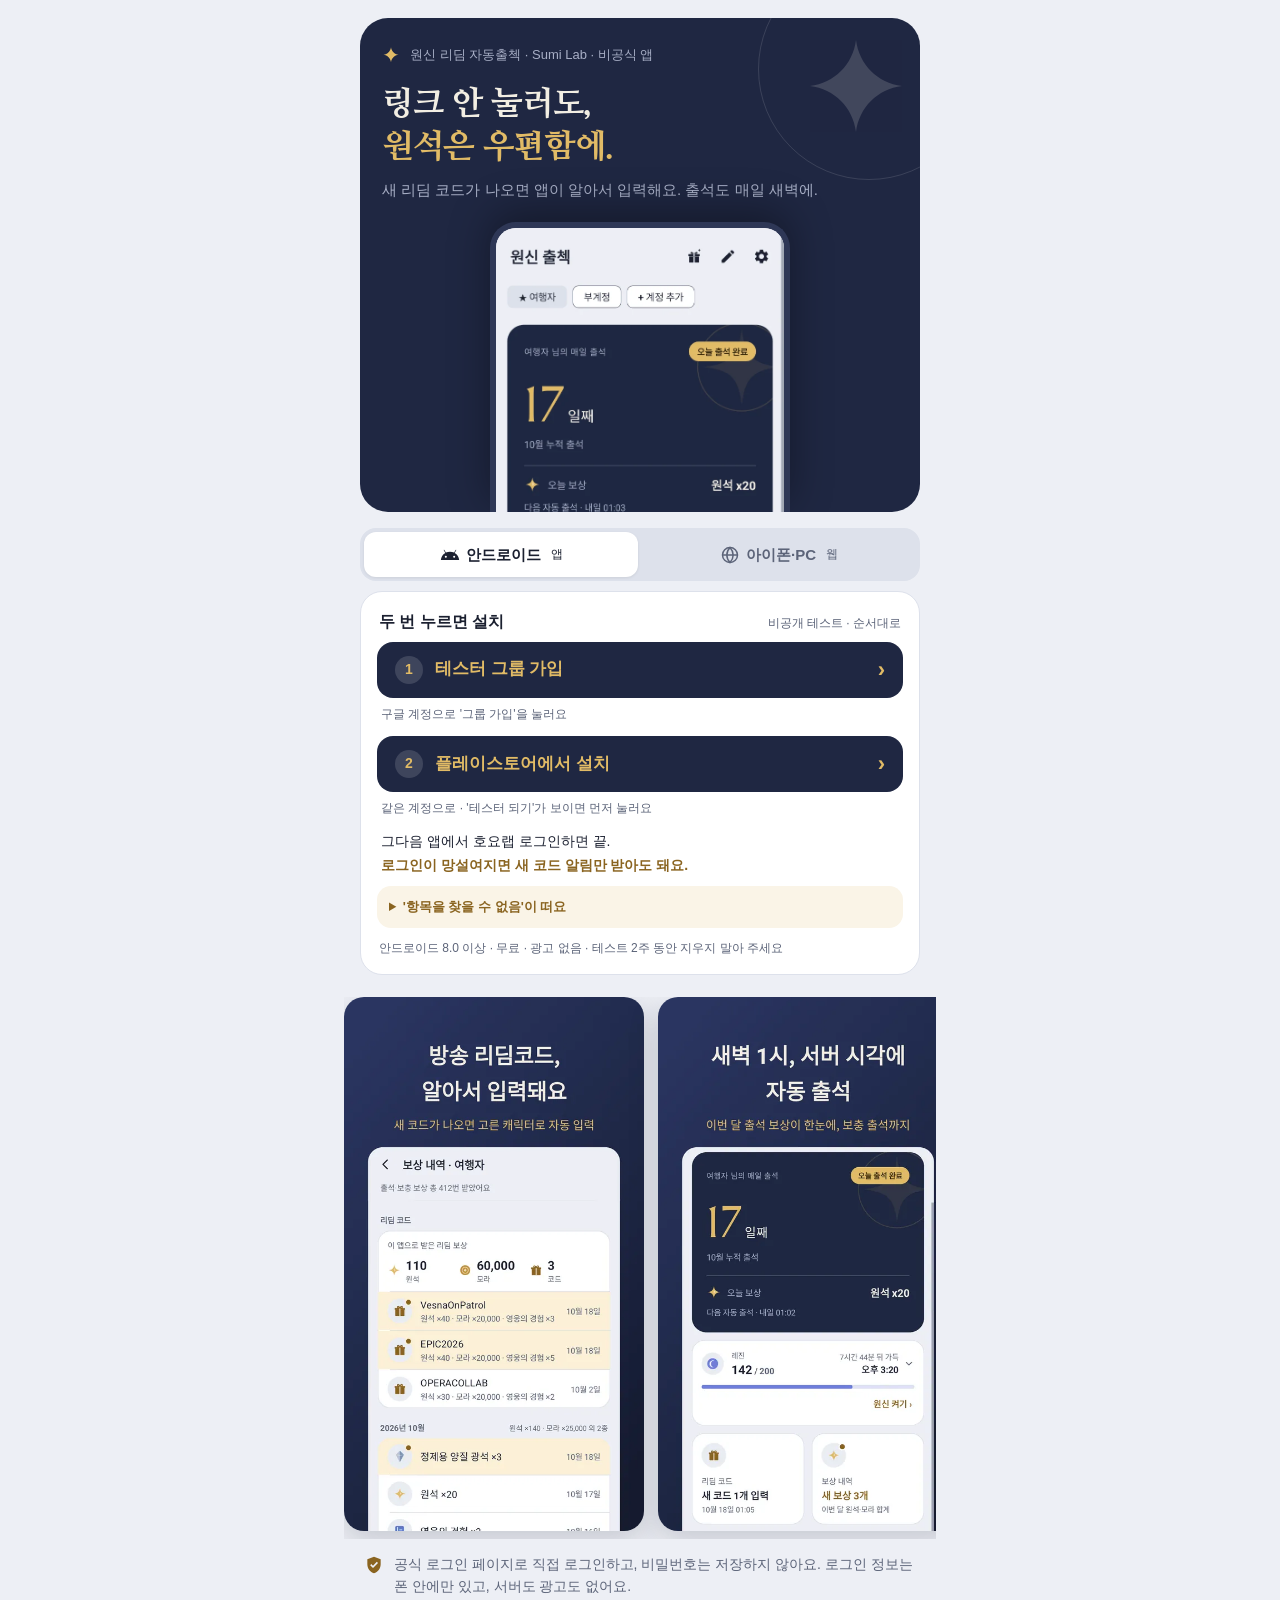
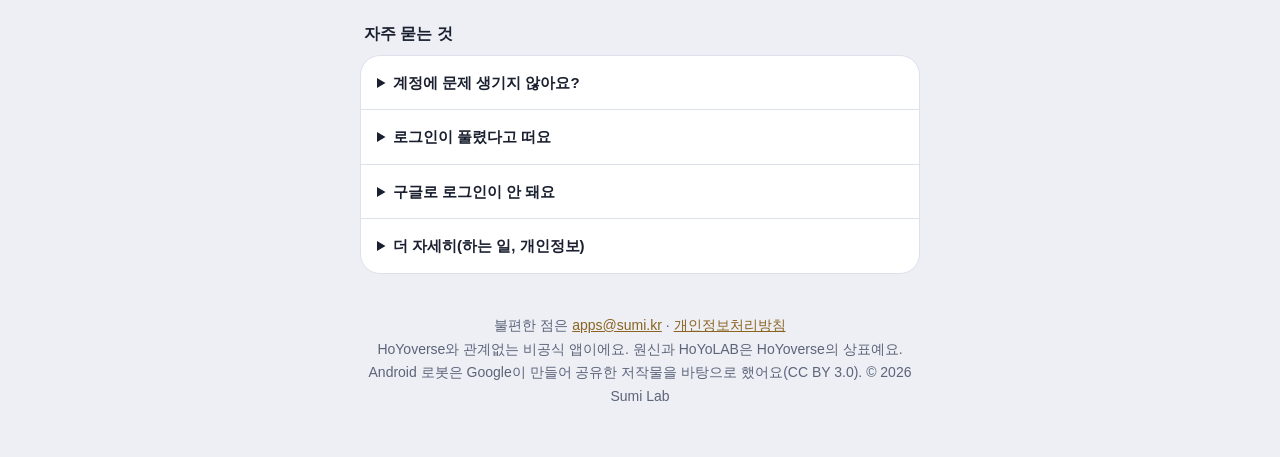
==== commit c4cd7428: "Landing FAQ: Google sign-in is blocked in-app; use email and password Co-Authored-By: Claude Opus 5." ====
--- a/checkin/index.html
+++ b/checkin/index.html
@@ -184,6 +184,10 @@
   <details>
     <summary>로그인이 풀렸다고 떠요</summary>
     <p>호요랩 앱이나 브라우저에서 따로 로그인해도 이 앱 로그인은 그대로예요. 로그인은 1년 동안 유지되고, 만료 2주 전에 알림으로 알려 드려요. 알림을 눌러 다시 로그인하면 그 자리에서 바로 출석해요.</p>
+  </details>
+  <details>
+    <summary>구글로 로그인이 안 돼요</summary>
+    <p>구글은 다른 앱 안에서 하는 구글 로그인을 막아요. <strong>구글 이메일 주소와 호요버스 비밀번호</strong>로 로그인해 주세요. 비밀번호가 없으면 로그인 창의 「문제 발생」에서 새로 만들 수 있어요. 같은 계정이라 게임 데이터는 그대로예요.</p>
   </details>
   <details>
     <summary>더 자세히(하는 일, 개인정보)</summary>
